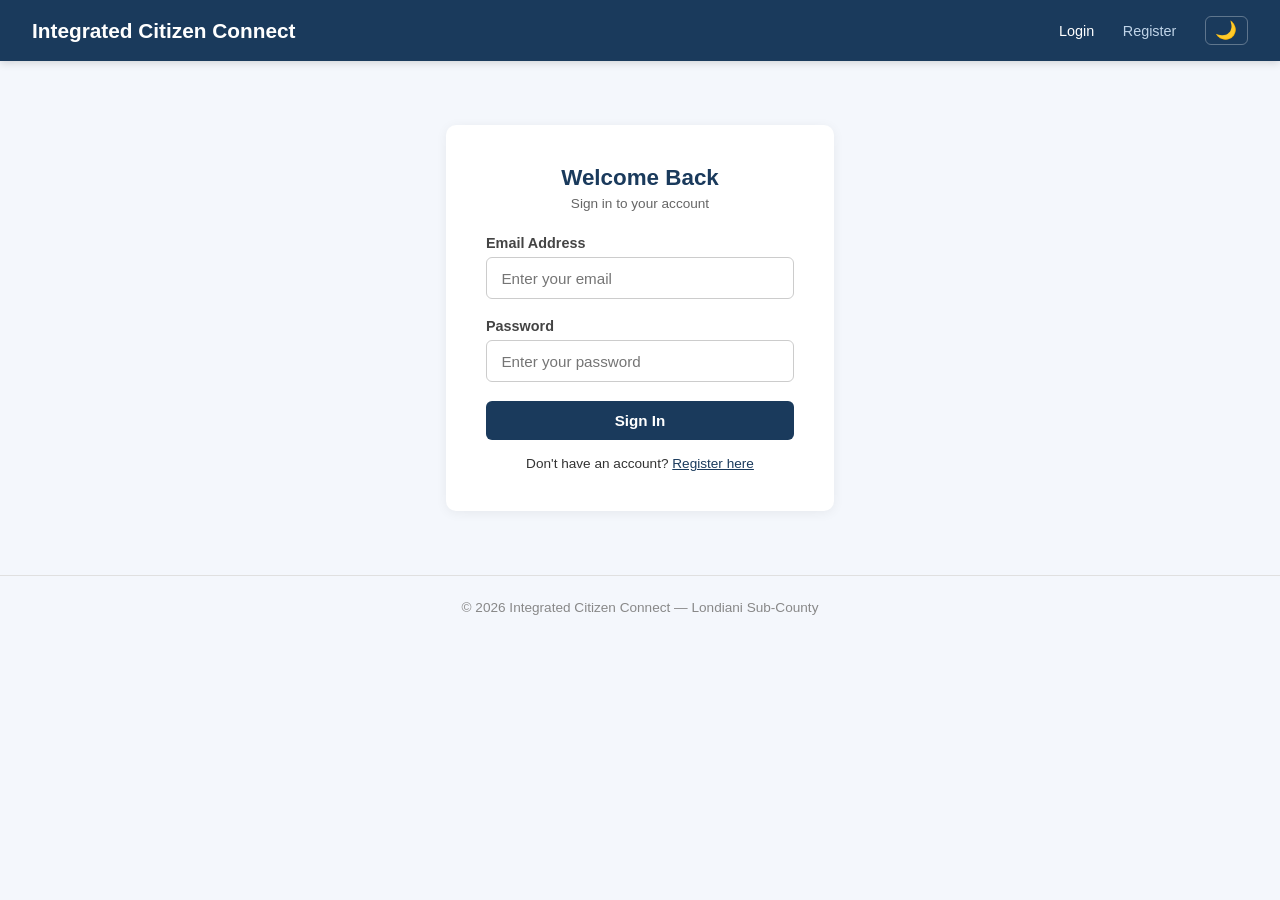
==== citizen/index.html @ e8f9f070 "Initial frontend commit" ====
<!DOCTYPE html>
<html lang="en">
<head>
  <meta charset="UTF-8">
  <meta name="viewport" content="width=device-width, initial-scale=1.0">
  <title>Integrated Citizen Connect - Login</title>
  <link rel="stylesheet" href="../assets/css/style.css">
</head>
<body>
  <header>
    <h1>Integrated Citizen Connect</h1>
    <nav>
      <a href="index.html" class="active">Login</a>
      <a href="register.html">Register</a>
      <button class="theme-toggle" onclick="toggleTheme()" id="themeBtn">&#x1F319;</button>
    </nav>
  </header>

  <div class="auth-wrapper">
    <div class="card">
      <h2>Welcome Back</h2>
      <p class="subtitle">Sign in to your account</p>
      <div id="alert-container"></div>
      <form id="loginForm">
        <div class="form-group">
          <label for="email">Email Address</label>
          <input type="email" id="email" required placeholder="Enter your email">
        </div>
        <div class="form-group">
          <label for="password">Password</label>
          <input type="password" id="password" required placeholder="Enter your password">
        </div>
        <button type="submit" class="btn btn-primary" style="width:100%">Sign In</button>
      </form>
      <p class="link">Don't have an account? <a href="register.html">Register here</a></p>
    </div>
  </div>

  <footer>&copy; 2026 Integrated Citizen Connect &mdash; Londiani Sub-County</footer>

  <script src="../assets/js/script.js"></script>
  <script>
    redirectIfLoggedIn();

    document.getElementById('loginForm').addEventListener('submit', async (e) => {
      e.preventDefault();
      const email = document.getElementById('email').value;
      const password = document.getElementById('password').value;
      try {
        const res = await apiRequest('POST', '/auth/login', { email, password });
        setAuth(res.token, res.user);
        if (res.user.role === 'admin') {
          window.location.href = '../admin/dashboard.html';
        } else {
          window.location.href = 'submit-complaint.html';
        }
      } catch (err) {
        showAlert(err.message, 'danger');
      }
    });
  </script>
</body>
</html>
---- assets/css/style.css ----
:root {
  --bg-body: #f4f7fc;
  --text-body: #333;
  --header-bg: #1a3a5c;
  --header-text: #fff;
  --nav-link: #c0d4e8;
  --nav-link-hover: #fff;
  --card-bg: #fff;
  --card-shadow: rgba(0,0,0,0.06);
  --heading-color: #1a3a5c;
  --label-color: #444;
  --input-border: #ccc;
  --input-focus: #1a3a5c;
  --table-border: #e0e0e0;
  --table-header-bg: #f0f4f8;
  --table-header-text: #1a3a5c;
  --table-hover-bg: #f8fafc;
  --subtitle-color: #666;
  --footer-text: #888;
  --footer-border: #e0e0e0;
  --stat-card-h3: #666;
  --stat-card-number: #1a3a5c;
  --hero-text: #555;
  --filter-border: #ccc;
  --header-shadow: rgba(0,0,0,0.15);
  --btn-primary-bg: #1a3a5c;
  --btn-primary-hover: #2a4a6c;
  --btn-primary-text: #fff;
  --btn-success-bg: #28a745;
  --btn-success-hover: #218838;
  --btn-warning-bg: #ffc107;
  --btn-warning-hover: #e0a800;
  --btn-warning-text: #333;
  --btn-danger-bg: #dc3545;
  --btn-danger-hover: #c82333;
  --alert-success-bg: #d4edda;
  --alert-success-text: #155724;
  --alert-success-border: #c3e6cb;
  --alert-danger-bg: #f8d7da;
  --alert-danger-text: #721c24;
  --alert-danger-border: #f5c6cb;
  --alert-info-bg: #d1ecf1;
  --alert-info-text: #0c5460;
  --alert-info-border: #bee5eb;
}

[data-theme="dark"] {
  --bg-body: #121212;
  --text-body: #e0e0e0;
  --header-bg: #1e1e2f;
  --header-text: #e0e0e0;
  --nav-link: #9aa0b0;
  --nav-link-hover: #fff;
  --card-bg: #1e1e2f;
  --card-shadow: rgba(0,0,0,0.4);
  --heading-color: #a0c4ff;
  --label-color: #b0b0b0;
  --input-border: #444;
  --input-focus: #6a9cf5;
  --table-border: #333;
  --table-header-bg: #2a2a3e;
  --table-header-text: #a0c4ff;
  --table-hover-bg: #25253a;
  --subtitle-color: #999;
  --footer-text: #777;
  --footer-border: #333;
  --stat-card-h3: #999;
  --stat-card-number: #a0c4ff;
  --hero-text: #bbb;
  --filter-border: #444;
  --header-shadow: rgba(0,0,0,0.4);
  --btn-primary-bg: #3a6a9c;
  --btn-primary-hover: #4a7aac;
  --btn-primary-text: #fff;
  --btn-success-bg: #2d8a4a;
  --btn-success-hover: #3a9a57;
  --btn-warning-bg: #cc9a20;
  --btn-warning-hover: #ddaa30;
  --btn-warning-text: #222;
  --btn-danger-bg: #b52a38;
  --btn-danger-hover: #c53a48;
  --alert-success-bg: #1e3a2e;
  --alert-success-text: #8bc4a0;
  --alert-success-border: #2a4a3e;
  --alert-danger-bg: #3a1e20;
  --alert-danger-text: #e08080;
  --alert-danger-border: #4a2a2e;
  --alert-info-bg: #1e2e3a;
  --alert-info-text: #80b4c8;
  --alert-info-border: #2a3e4a;
}

* {
  margin: 0;
  padding: 0;
  box-sizing: border-box;
}

body {
  font-family: 'Segoe UI', Tahoma, Geneva, Verdana, sans-serif;
  background: var(--bg-body);
  color: var(--text-body);
  min-height: 100vh;
  transition: background 0.3s, color 0.3s;
}

header {
  background: var(--header-bg);
  color: var(--header-text);
  padding: 1rem 2rem;
  display: flex;
  justify-content: space-between;
  align-items: center;
  box-shadow: 0 2px 8px var(--header-shadow);
}

header h1 {
  font-size: 1.3rem;
  font-weight: 600;
}

header nav a {
  color: var(--nav-link);
  text-decoration: none;
  margin-left: 1.5rem;
  font-size: 0.9rem;
  transition: color 0.2s;
}

header nav a:hover, header nav a.active {
  color: var(--nav-link-hover);
}

.theme-toggle {
  background: none;
  border: 1px solid rgba(255,255,255,0.3);
  color: var(--nav-link);
  font-size: 1.1rem;
  cursor: pointer;
  padding: 0.3rem 0.6rem;
  border-radius: 6px;
  margin-left: 1.5rem;
  transition: background 0.2s, color 0.2s;
  line-height: 1;
}

.theme-toggle:hover {
  background: rgba(255,255,255,0.1);
  color: var(--nav-link-hover);
}

.container {
  max-width: 1100px;
  margin: 2rem auto;
  padding: 0 1.5rem;
}

.card {
  background: var(--card-bg);
  border-radius: 10px;
  padding: 2rem;
  box-shadow: 0 2px 12px var(--card-shadow);
  margin-bottom: 1.5rem;
  transition: background 0.3s, box-shadow 0.3s;
}

.card h2 {
  color: var(--heading-color);
  margin-bottom: 1.5rem;
  font-size: 1.4rem;
}

.form-group {
  margin-bottom: 1.2rem;
}

.form-group label {
  display: block;
  font-weight: 600;
  margin-bottom: 0.4rem;
  font-size: 0.9rem;
  color: var(--label-color);
}

.form-group input,
.form-group select,
.form-group textarea {
  width: 100%;
  padding: 0.7rem 0.9rem;
  border: 1px solid var(--input-border);
  border-radius: 6px;
  font-size: 0.95rem;
  background: var(--card-bg);
  color: var(--text-body);
  transition: border-color 0.2s, background 0.3s;
}

.form-group input:focus,
.form-group select:focus,
.form-group textarea:focus {
  outline: none;
  border-color: var(--input-focus);
}

.form-group textarea {
  min-height: 100px;
  resize: vertical;
}

.btn {
  display: inline-block;
  padding: 0.7rem 1.6rem;
  border: none;
  border-radius: 6px;
  font-size: 0.95rem;
  font-weight: 600;
  cursor: pointer;
  transition: background 0.2s, transform 0.1s;
}

.btn:active {
  transform: scale(0.98);
}

.btn-primary {
  background: var(--btn-primary-bg);
  color: var(--btn-primary-text);
}

.btn-primary:hover {
  background: var(--btn-primary-hover);
}

.btn-success {
  background: var(--btn-success-bg);
  color: #fff;
}

.btn-success:hover {
  background: var(--btn-success-hover);
}

.btn-warning {
  background: var(--btn-warning-bg);
  color: var(--btn-warning-text);
}

.btn-warning:hover {
  background: var(--btn-warning-hover);
}

.btn-danger {
  background: var(--btn-danger-bg);
  color: #fff;
}

.btn-danger:hover {
  background: var(--btn-danger-hover);
}

.btn-sm {
  padding: 0.4rem 0.9rem;
  font-size: 0.8rem;
}

.alert {
  padding: 0.8rem 1.2rem;
  border-radius: 6px;
  margin-bottom: 1rem;
  font-size: 0.9rem;
}

.alert-success {
  background: var(--alert-success-bg);
  color: var(--alert-success-text);
  border: 1px solid var(--alert-success-border);
}

.alert-danger {
  background: var(--alert-danger-bg);
  color: var(--alert-danger-text);
  border: 1px solid var(--alert-danger-border);
}

.alert-info {
  background: var(--alert-info-bg);
  color: var(--alert-info-text);
  border: 1px solid var(--alert-info-border);
}

.text-center { text-align: center; }
.mt-1 { margin-top: 1rem; }
.mt-2 { margin-top: 2rem; }
.mb-1 { margin-bottom: 1rem; }
.mb-2 { margin-bottom: 2rem; }

table {
  width: 100%;
  border-collapse: collapse;
}

table th, table td {
  padding: 0.75rem;
  text-align: left;
  border-bottom: 1px solid var(--table-border);
  font-size: 0.9rem;
}

table th {
  background: var(--table-header-bg);
  color: var(--table-header-text);
  font-weight: 600;
}

table tr:hover {
  background: var(--table-hover-bg);
}

.section-header td {
  background: #e8edf4;
  font-weight: 700;
  padding: 0.6rem 0.75rem;
  border-bottom: 2px solid #c8d4e4;
}

[data-theme="dark"] .section-header td {
  background: #2a2a3e;
  border-bottom-color: #444;
}

.status-badge {
  display: inline-block;
  padding: 0.25rem 0.6rem;
  border-radius: 12px;
  font-size: 0.75rem;
  font-weight: 600;
}

.status-pending { background: #fff3cd; color: #856404; }
.status-under_review { background: #cce5ff; color: #004085; }
.status-in_progress { background: #d4edda; color: #155724; }
.status-resolved { background: #d1ecf1; color: #0c5460; }

[data-theme="dark"] .status-pending { background: #5a4a20; color: #e8c840; }
[data-theme="dark"] .status-under_review { background: #203a5a; color: #80b4e8; }
[data-theme="dark"] .status-in_progress { background: #1e3a2e; color: #80c8a0; }
[data-theme="dark"] .status-resolved { background: #1e2e3a; color: #80b4c8; }

.badge {
  display: inline-block;
  padding: 0.25rem 0.6rem;
  border-radius: 12px;
  font-size: 0.75rem;
  font-weight: 600;
}

.badge-high { background: #f8d7da; color: #721c24; }
.badge-medium { background: #fff3cd; color: #856404; }
.badge-low { background: #d4edda; color: #155724; }

[data-theme="dark"] .badge-high { background: #4a2020; color: #e08080; }
[data-theme="dark"] .badge-medium { background: #5a4a20; color: #e8c840; }
[data-theme="dark"] .badge-low { background: #1e3a2e; color: #80c8a0; }

.grid-2 {
  display: grid;
  grid-template-columns: 1fr 1fr;
  gap: 1.5rem;
}

.stat-card {
  background: var(--card-bg);
  border-radius: 8px;
  padding: 0.8rem 1rem;
  box-shadow: 0 2px 12px var(--card-shadow);
  text-align: center;
  transition: background 0.3s, box-shadow 0.3s;
}

.stat-card h3 {
  font-size: 0.75rem;
  color: var(--stat-card-h3);
  margin-bottom: 0.2rem;
}

.stat-card .number {
  font-size: 1.4rem;
  font-weight: 700;
  color: var(--stat-card-number);
}

.auth-wrapper {
  max-width: 420px;
  margin: 4rem auto;
  padding: 0 1rem;
}

.auth-wrapper .card {
  padding: 2.5rem;
}

.auth-wrapper h2 {
  text-align: center;
  margin-bottom: 0.3rem;
}

.auth-wrapper .subtitle {
  text-align: center;
  color: var(--subtitle-color);
  font-size: 0.85rem;
  margin-bottom: 1.5rem;
}

.auth-wrapper .link {
  text-align: center;
  margin-top: 1rem;
  font-size: 0.85rem;
}

.auth-wrapper .link a {
  color: var(--heading-color);
  text-decoration: underline;
}

.hero {
  text-align: center;
  padding: 3rem 0;
}

.hero h2 {
  font-size: 2rem;
  color: var(--heading-color);
  margin-bottom: 0.5rem;
}

.hero p {
  color: var(--hero-text);
  font-size: 1.05rem;
  max-width: 600px;
  margin: 0 auto 2rem;
}

.hero .btn {
  margin: 0 0.5rem;
}

.filter-bar {
  display: flex;
  gap: 1rem;
  margin-bottom: 1.5rem;
  flex-wrap: wrap;
}

.filter-bar select, .filter-bar input {
  padding: 0.5rem 0.8rem;
  border: 1px solid var(--filter-border);
  border-radius: 6px;
  font-size: 0.9rem;
  background: var(--card-bg);
  color: var(--text-body);
}

footer {
  text-align: center;
  padding: 1.5rem;
  color: var(--footer-text);
  font-size: 0.85rem;
  border-top: 1px solid var(--footer-border);
  margin-top: 2rem;
}

@media (max-width: 768px) {
  .grid-2 { grid-template-columns: 1fr; }
  header { flex-direction: column; gap: 0.8rem; }
  header nav a { margin: 0 0.8rem; }
}
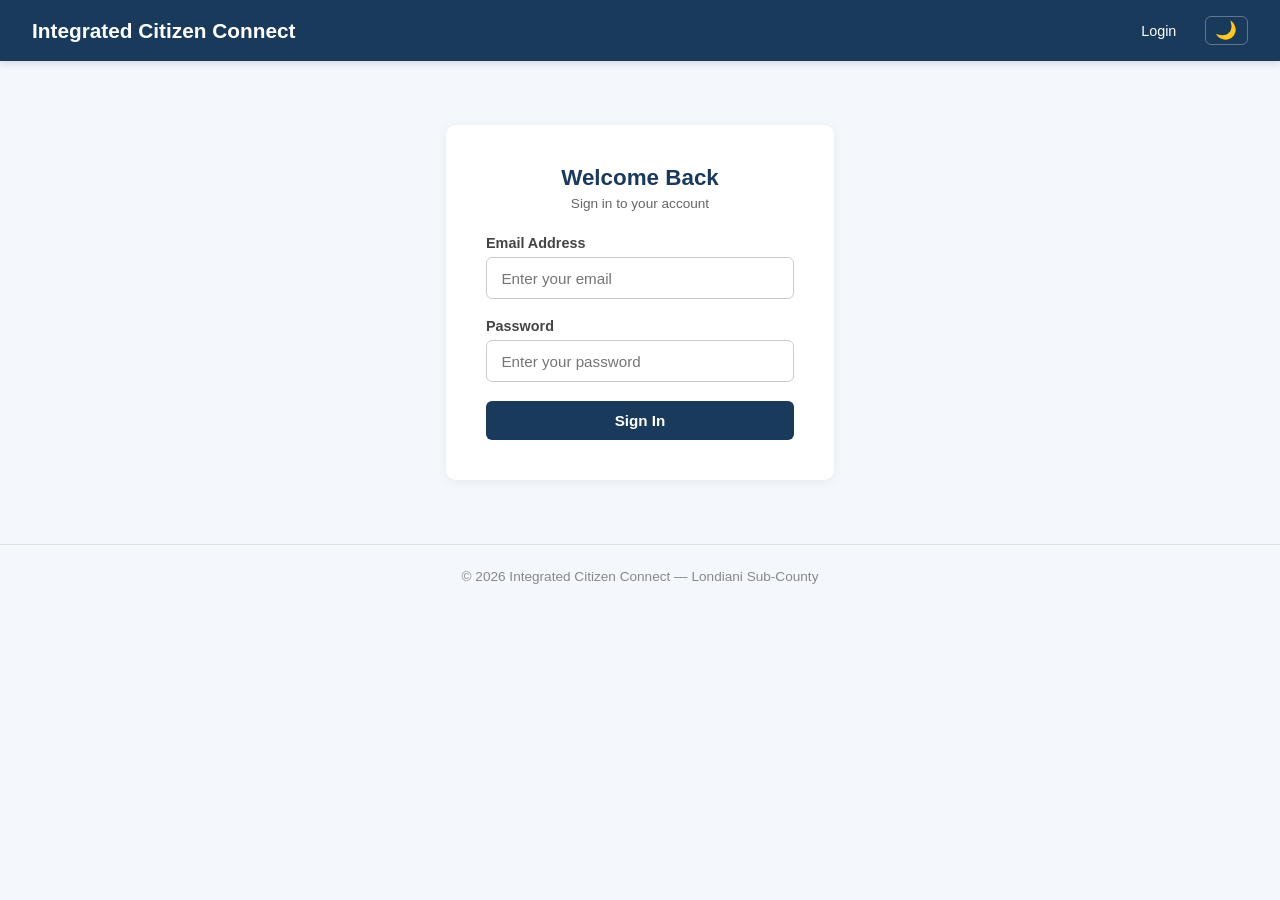
==== commit 4651478f: "Remove register link from citizen login page" ====
--- a/citizen/index.html
+++ b/citizen/index.html
@@ -11,7 +11,6 @@
     <h1>Integrated Citizen Connect</h1>
     <nav>
       <a href="index.html" class="active">Login</a>
-      <a href="register.html">Register</a>
       <button class="theme-toggle" onclick="toggleTheme()" id="themeBtn">&#x1F319;</button>
     </nav>
   </header>
@@ -32,7 +31,7 @@
         </div>
         <button type="submit" class="btn btn-primary" style="width:100%">Sign In</button>
       </form>
-      <p class="link">Don't have an account? <a href="register.html">Register here</a></p>
+      </div>
     </div>
   </div>
 
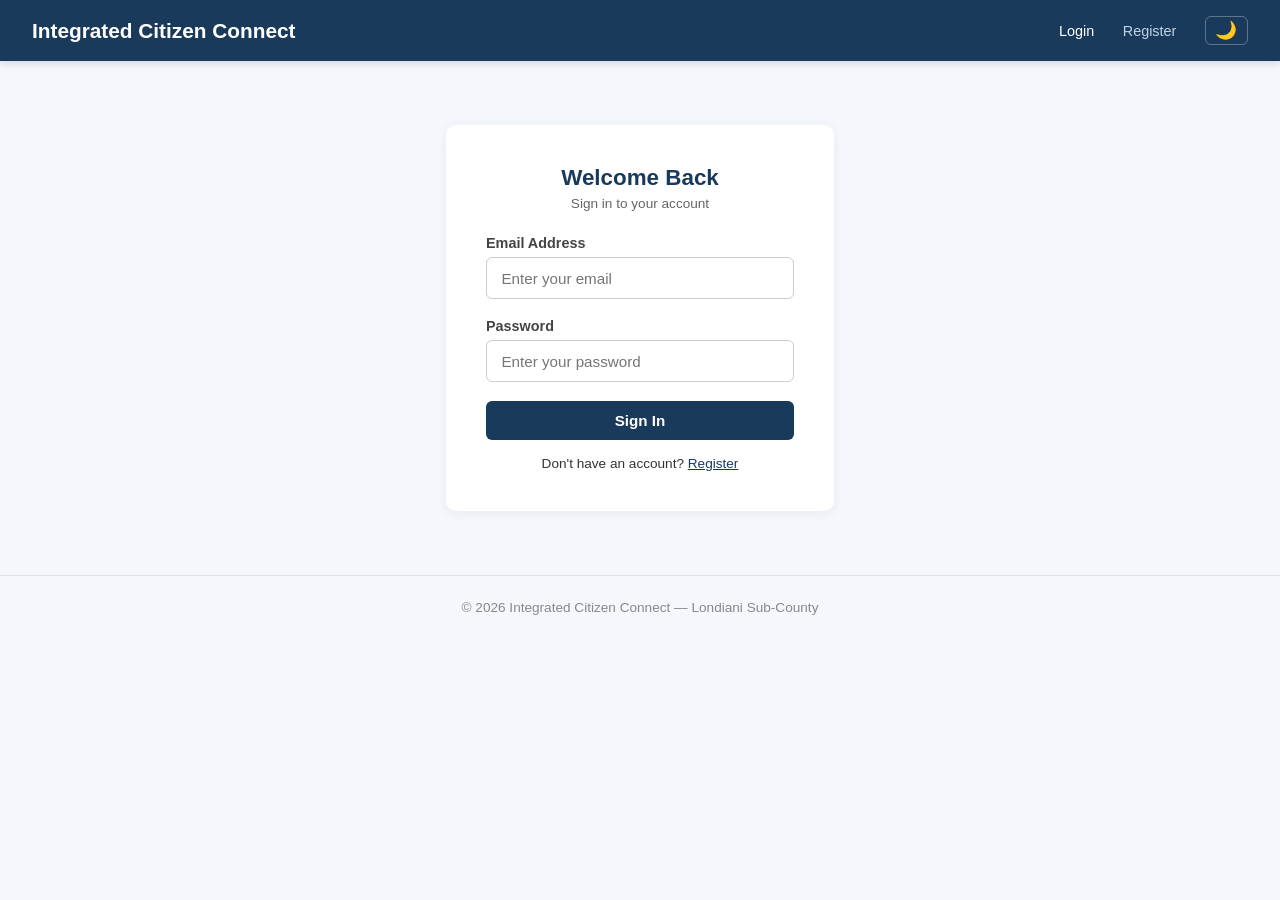
==== commit 7a0535e7: "Add register link to citizen login page" ====
--- a/citizen/index.html
+++ b/citizen/index.html
@@ -11,6 +11,7 @@
     <h1>Integrated Citizen Connect</h1>
     <nav>
       <a href="index.html" class="active">Login</a>
+      <a href="register.html">Register</a>
       <button class="theme-toggle" onclick="toggleTheme()" id="themeBtn">&#x1F319;</button>
     </nav>
   </header>
@@ -31,6 +32,7 @@
         </div>
         <button type="submit" class="btn btn-primary" style="width:100%">Sign In</button>
       </form>
+      <p class="link">Don't have an account? <a href="register.html">Register</a></p>
       </div>
     </div>
   </div>
@@ -47,12 +49,12 @@
       const password = document.getElementById('password').value;
       try {
         const res = await apiRequest('POST', '/auth/login', { email, password });
+        if (res.user.role === 'admin') {
+          showAlert('Admins cannot log in here. Use the Admin Portal instead.', 'danger');
+          return;
+        }
         setAuth(res.token, res.user);
-        if (res.user.role === 'admin') {
-          window.location.href = '../admin/dashboard.html';
-        } else {
-          window.location.href = 'submit-complaint.html';
-        }
+        window.location.href = 'submit-complaint.html';
       } catch (err) {
         showAlert(err.message, 'danger');
       }
